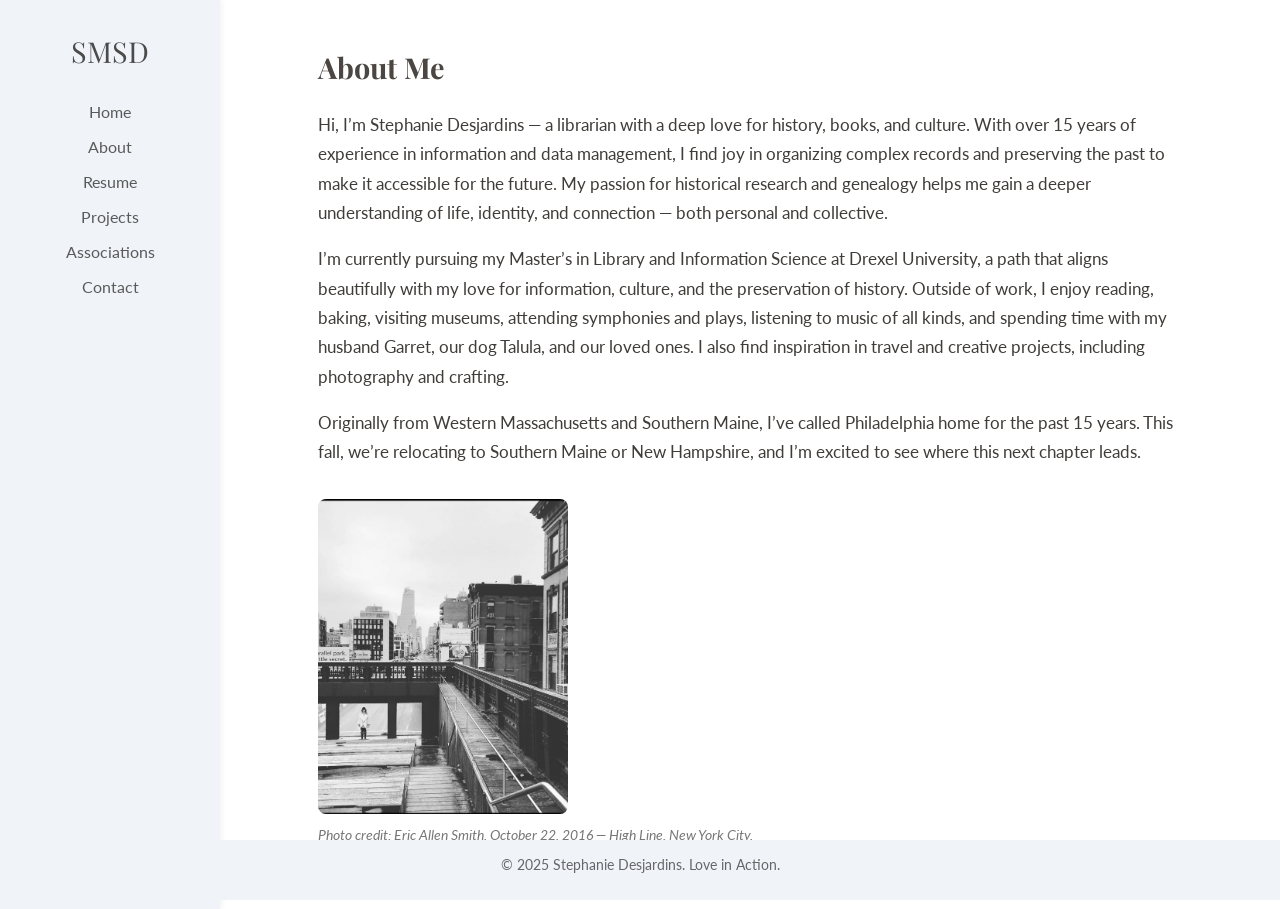
==== about.html @ 5e241fe1 "Rename index.html to about.html" ====
<!DOCTYPE html>
<html lang="en">
<head>
  <meta charset="UTF-8" />
  <meta name="viewport" content="width=device-width, initial-scale=1.0" />
  <title>About | SMSD</title>

  <!-- Google Fonts -->
  <link href="https://fonts.googleapis.com/css2?family=Lato:wght@300;400&family=Playfair+Display:wght@600&display=swap" rel="stylesheet">

  <!-- External CSS -->
  <link rel="stylesheet" href="styles.css">
</head>
<body>
  <!-- Sidebar Navigation -->
  <div class="sidebar">
    <div class="logo">SMSD</div>
    <nav>
      <a href="index.html" class="active">Home</a>
      <a href="about.html">About</a>
      <a href="resume.html">Resume</a>
      <a href="projects.html">Projects</a>
      <a href="associations.html">Associations</a>
      <a href="contact.html">Contact</a>
    </nav>
  </div>

  <!-- Main Content -->
  <div class="container">
    <h2>About Me</h2>

    <p>Hi, I’m Stephanie Desjardins — a librarian with a deep love for history, books, and culture. With over 15 years of experience in information and data management, I find joy in organizing complex records and preserving the past to make it accessible for the future. My passion for historical research and genealogy helps me gain a deeper understanding of life, identity, and connection — both personal and collective.</p>

    <p>I’m currently pursuing my Master’s in Library and Information Science at Drexel University, a path that aligns beautifully with my love for information, culture, and the preservation of history. Outside of work, I enjoy reading, baking, visiting museums, attending symphonies and plays, listening to music of all kinds, and spending time with my husband Garret, our dog Talula, and our loved ones. I also find inspiration in travel and creative projects, including photography and crafting.</p>

    <p>Originally from Western Massachusetts and Southern Maine, I’ve called Philadelphia home for the past 15 years. This fall, we’re relocating to Southern Maine or New Hampshire, and I’m excited to see where this next chapter leads.</p>

    <!-- Profile Photo at Bottom -->
    <img src="profile.jpg" alt="Stephanie Desjardins" class="profile-photo" />
    
    <p class="photo-credit"><em>Photo credit: Eric Allen Smith, October 22, 2016 — High Line, New York City.</em></p>
  </div>

  <!-- Footer -->
  <footer>
    © 2025 Stephanie Desjardins. Love in Action.
  </footer>
</body>
</html>
---- styles.css ----
/* === Base Styles === */
body {
  margin: 0;
  padding: 0;
  display: flex;
  flex-direction: row;
  min-height: 100vh;
  font-family: 'Lato', sans-serif;
  background-color: #ffffff;
  color: #3f3c39;
}

/* === Sidebar Styles === */
.sidebar {
  width: 220px;
  background-color: #f0f4f9;
  padding: 2rem 1rem;
  box-shadow: 2px 0 6px rgba(0, 0, 0, 0.05);
}

.logo {
  font-family: 'Playfair Display', serif;
  font-size: 1.8rem;
  margin-bottom: 2rem;
  color: #4b4b4b;
  text-align: center;
}

nav a {
  display: block;
  margin: 1rem 0;
  text-decoration: none;
  color: #5a5a5a;
  font-size: 1rem;
  text-align: center;
  transition: color 0.3s ease;
}

nav a:hover {
  color: #7c8cc4;
}

/* === Main Content Area === */
.container {
  flex-grow: 1;
  padding: 3rem;
  min-height: 100vh;
}

h2 {
  font-family: 'Playfair Display', serif;
  font-size: 1.8rem;
  margin-top: 0;
  color: #4b4641;
}

p {
  line-height: 1.75;
  font-size: 1.05rem;
  margin-top: 1rem;
}

/* === Images === */
.profile-photo {
  max-width: 250px;
  width: 100%;
  height: auto;
  border-radius: 8px;
  margin: 2rem 0 0;
  display: block;
}

/* === Footer === */
footer {
  position: absolute;
  bottom: 0;
  left: 0;
  right: 0;
  height: 60px;
  text-align: center;
  padding: 1rem;
  background-color: #f0f4f9;
  font-size: 0.9rem;
  color: #666;
}

/* === Mobile Responsiveness === */
@media (max-width: 768px) {
  body {
    flex-direction: column;
  }

  .sidebar {
    width: 100%;
    padding: 1rem;
    box-shadow: none;
  }

  nav {
    display: flex;
    justify-content: space-around;
    flex-wrap: wrap;
  }

  nav a {
    margin: 0.5rem;
    font-size: 1rem;
  }

  .container {
    padding: 2rem 1rem;
  }

  footer {
    position: static;
    margin-top: 2rem;
  }
}

/* === Global Box Sizing Reset === */
*, *::before, *::after {
  box-sizing: border-box;
}

/* === Max Width Container for Wide Screens === */
.container {
  max-width: 960px;
  margin-left: auto;
  margin-right: auto;
}

/* === Optional: Smooth Transitions for Images or Links === */
.profile-photo,
nav a {
  transition: all 0.3s ease-in-out;
}

/* === Optional: Slight Hover Zoom on Profile Photo === */
.profile-photo:hover {
  transform: scale(1.02);
}

.photo-credit {
  font-size: 0.9rem;
  color: #777;
  margin-top: 0.5rem;
  text-align: left; /* or center if you'd prefer */
}
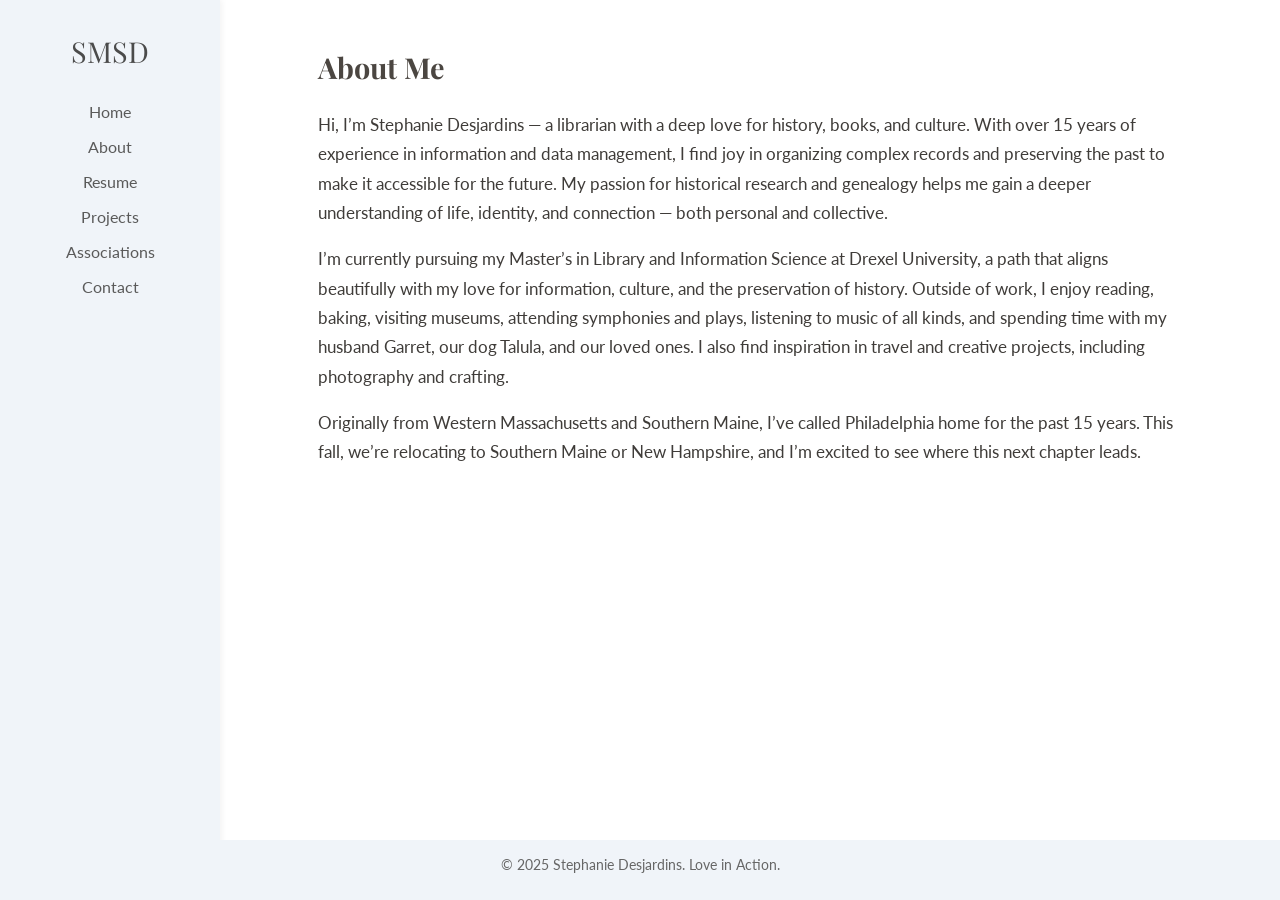
==== commit e1a58a56: "Update about.html - removed photo" ====
--- a/about.html
+++ b/about.html
@@ -16,8 +16,8 @@
   <div class="sidebar">
     <div class="logo">SMSD</div>
     <nav>
-      <a href="index.html" class="active">Home</a>
-      <a href="about.html">About</a>
+      <a href="index.html" >Home</a>
+      <a href="about.html" class="active">About</a>
       <a href="resume.html">Resume</a>
       <a href="projects.html">Projects</a>
       <a href="associations.html">Associations</a>
@@ -35,12 +35,6 @@
 
     <p>Originally from Western Massachusetts and Southern Maine, I’ve called Philadelphia home for the past 15 years. This fall, we’re relocating to Southern Maine or New Hampshire, and I’m excited to see where this next chapter leads.</p>
 
-    <!-- Profile Photo at Bottom -->
-    <img src="profile.jpg" alt="Stephanie Desjardins" class="profile-photo" />
-    
-    <p class="photo-credit"><em>Photo credit: Eric Allen Smith, October 22, 2016 — High Line, New York City.</em></p>
-  </div>
-
   <!-- Footer -->
   <footer>
     © 2025 Stephanie Desjardins. Love in Action.
--- a/styles.css
+++ b/styles.css
@@ -146,3 +146,23 @@
   margin-top: 0.5rem;
   text-align: left; /* or center if you'd prefer */
 }
+
+.caption {
+  display: block;
+  font-size: 0.95rem;
+  color: #777;
+  margin-top: 0.25rem;
+  font-style: italic;
+}
+
+ul {
+  padding-left: 1.2rem;
+  margin-top: 1rem;
+  margin-bottom: 2rem;
+}
+
+ul li {
+  margin-bottom: 1rem;
+  line-height: 1.6;
+}
+
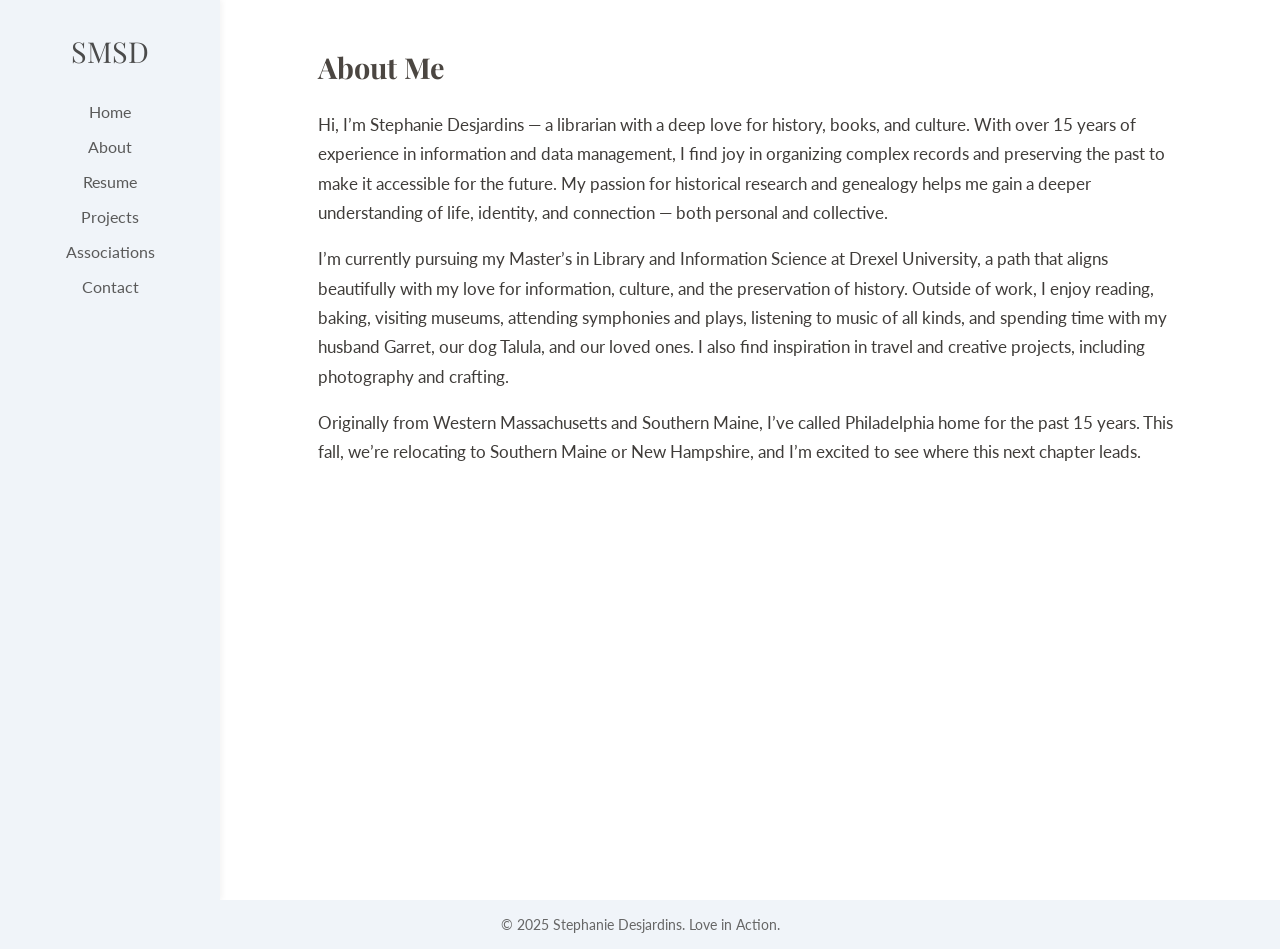
==== commit 1d443f23: "Update about.html" ====
--- a/about.html
+++ b/about.html
@@ -12,28 +12,32 @@
   <link rel="stylesheet" href="styles.css">
 </head>
 <body>
-  <!-- Sidebar Navigation -->
-  <div class="sidebar">
-    <div class="logo">SMSD</div>
-    <nav>
-      <a href="index.html" >Home</a>
-      <a href="about.html" class="active">About</a>
-      <a href="resume.html">Resume</a>
-      <a href="projects.html">Projects</a>
-      <a href="associations.html">Associations</a>
-      <a href="contact.html">Contact</a>
-    </nav>
-  </div>
+  <!-- Main Content Wrapper -->
+  <main class="content-wrapper">
+    <!-- Sidebar Navigation -->
+    <div class="sidebar">
+      <div class="logo">SMSD</div>
+      <nav>
+        <a href="index.html">Home</a>
+        <a href="about.html" class="active">About</a>
+        <a href="resume.html">Resume</a>
+        <a href="projects.html">Projects</a>
+        <a href="associations.html">Associations</a>
+        <a href="contact.html">Contact</a>
+      </nav>
+    </div>
 
-  <!-- Main Content -->
-  <div class="container">
-    <h2>About Me</h2>
+    <!-- Main Content -->
+    <div class="container">
+      <h2>About Me</h2>
 
-    <p>Hi, I’m Stephanie Desjardins — a librarian with a deep love for history, books, and culture. With over 15 years of experience in information and data management, I find joy in organizing complex records and preserving the past to make it accessible for the future. My passion for historical research and genealogy helps me gain a deeper understanding of life, identity, and connection — both personal and collective.</p>
+      <p>Hi, I’m Stephanie Desjardins — a librarian with a deep love for history, books, and culture. With over 15 years of experience in information and data management, I find joy in organizing complex records and preserving the past to make it accessible for the future. My passion for historical research and genealogy helps me gain a deeper understanding of life, identity, and connection — both personal and collective.</p>
 
-    <p>I’m currently pursuing my Master’s in Library and Information Science at Drexel University, a path that aligns beautifully with my love for information, culture, and the preservation of history. Outside of work, I enjoy reading, baking, visiting museums, attending symphonies and plays, listening to music of all kinds, and spending time with my husband Garret, our dog Talula, and our loved ones. I also find inspiration in travel and creative projects, including photography and crafting.</p>
+      <p>I’m currently pursuing my Master’s in Library and Information Science at Drexel University, a path that aligns beautifully with my love for information, culture, and the preservation of history. Outside of work, I enjoy reading, baking, visiting museums, attending symphonies and plays, listening to music of all kinds, and spending time with my husband Garret, our dog Talula, and our loved ones. I also find inspiration in travel and creative projects, including photography and crafting.</p>
 
-    <p>Originally from Western Massachusetts and Southern Maine, I’ve called Philadelphia home for the past 15 years. This fall, we’re relocating to Southern Maine or New Hampshire, and I’m excited to see where this next chapter leads.</p>
+      <p>Originally from Western Massachusetts and Southern Maine, I’ve called Philadelphia home for the past 15 years. This fall, we’re relocating to Southern Maine or New Hampshire, and I’m excited to see where this next chapter leads.</p>
+    </div>
+  </main>
 
   <!-- Footer -->
   <footer>
@@ -41,3 +45,4 @@
   </footer>
 </body>
 </html>
+
--- a/styles.css
+++ b/styles.css
@@ -3,11 +3,17 @@
   margin: 0;
   padding: 0;
   display: flex;
-  flex-direction: row;
+  flex-direction: column; /* <-- Fixed */
   min-height: 100vh;
   font-family: 'Lato', sans-serif;
   background-color: #ffffff;
   color: #3f3c39;
+}
+
+/* === Layout Wrapper for Sidebar + Content === */
+.content-wrapper {
+  display: flex;
+  flex-grow: 1;
 }
 
 /* === Sidebar Styles === */
@@ -45,6 +51,9 @@
   flex-grow: 1;
   padding: 3rem;
   min-height: 100vh;
+  max-width: 960px;
+  margin-left: auto;
+  margin-right: auto;
 }
 
 h2 {
@@ -62,31 +71,28 @@
 
 /* === Images === */
 .profile-photo {
-  max-width: 250px;
   width: 100%;
+  max-width: 960px;
   height: auto;
   border-radius: 8px;
-  margin: 2rem 0 0;
+  margin: 2rem auto;
   display: block;
 }
 
 /* === Footer === */
 footer {
-  position: absolute;
-  bottom: 0;
-  left: 0;
-  right: 0;
-  height: 60px;
+  width: 100%;
   text-align: center;
   padding: 1rem;
   background-color: #f0f4f9;
   font-size: 0.9rem;
   color: #666;
+  margin-top: auto;
 }
 
 /* === Mobile Responsiveness === */
 @media (max-width: 768px) {
-  body {
+  .content-wrapper {
     flex-direction: column;
   }
 
@@ -122,13 +128,6 @@
   box-sizing: border-box;
 }
 
-/* === Max Width Container for Wide Screens === */
-.container {
-  max-width: 960px;
-  margin-left: auto;
-  margin-right: auto;
-}
-
 /* === Optional: Smooth Transitions for Images or Links === */
 .profile-photo,
 nav a {
@@ -144,7 +143,7 @@
   font-size: 0.9rem;
   color: #777;
   margin-top: 0.5rem;
-  text-align: left; /* or center if you'd prefer */
+  text-align: left;
 }
 
 .caption {
@@ -166,3 +165,4 @@
   line-height: 1.6;
 }
 
+
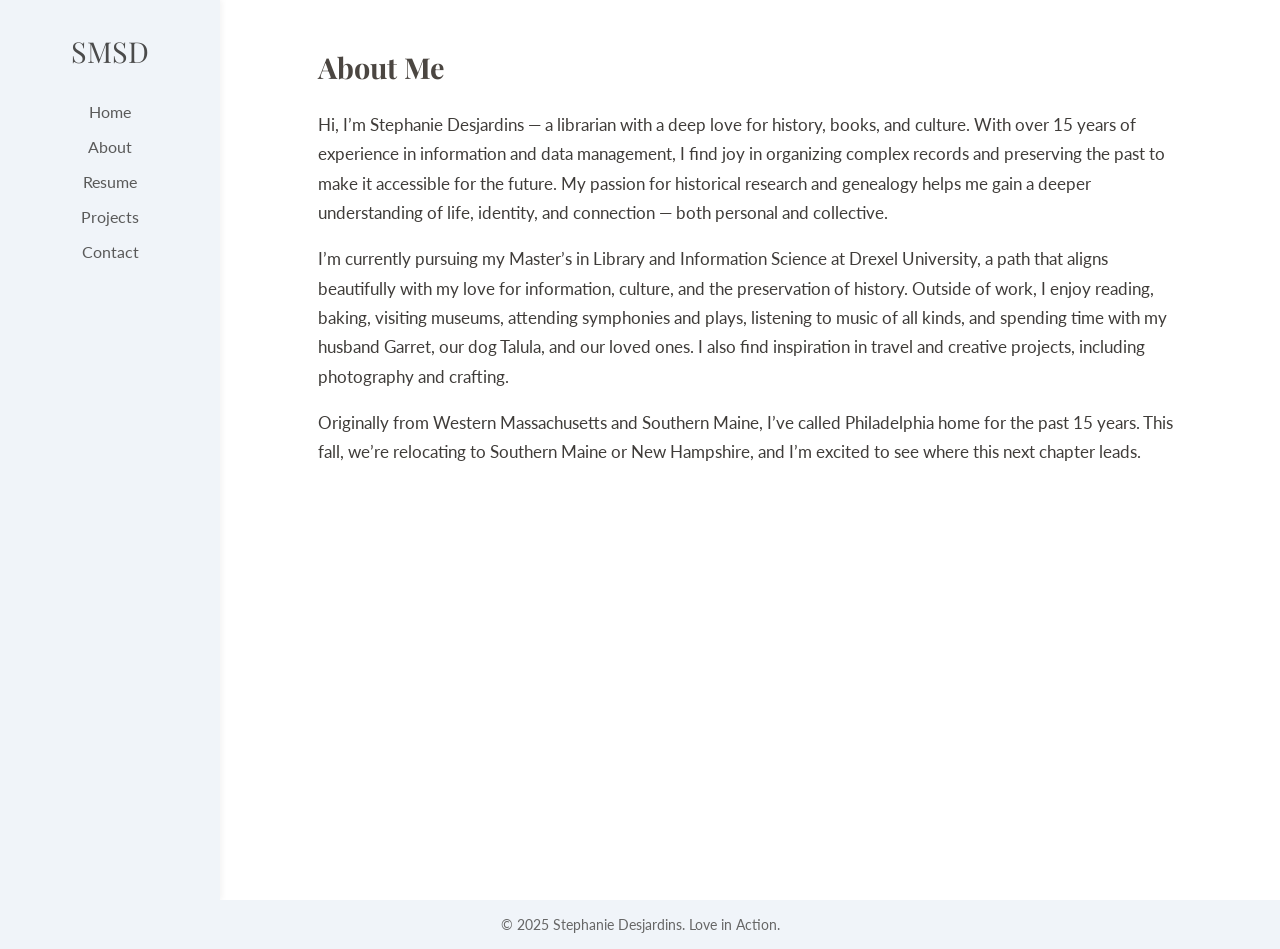
==== commit 30487c7c: "Update about.html - removed association page" ====
--- a/about.html
+++ b/about.html
@@ -22,7 +22,6 @@
         <a href="about.html" class="active">About</a>
         <a href="resume.html">Resume</a>
         <a href="projects.html">Projects</a>
-        <a href="associations.html">Associations</a>
         <a href="contact.html">Contact</a>
       </nav>
     </div>
--- a/styles.css
+++ b/styles.css
@@ -3,7 +3,7 @@
   margin: 0;
   padding: 0;
   display: flex;
-  flex-direction: column; /* <-- Fixed */
+  flex-direction: column;
   min-height: 100vh;
   font-family: 'Lato', sans-serif;
   background-color: #ffffff;
@@ -165,4 +165,64 @@
   line-height: 1.6;
 }
 
-
+.button {
+  display: inline-block;
+  padding: 0.75rem 1.5rem;
+  background-color: #7c8cc4;
+  color: #fff;
+  text-decoration: none;
+  border-radius: 6px;
+  font-size: 1rem;
+  font-weight: 400;
+  transition: background-color 0.3s ease, transform 0.2s ease;
+  text-align: center;
+  margin-top: 1.5rem;
+}
+
+.button:hover {
+  background-color: #5a6da3;
+  transform: translateY(-2px);
+}
+
+/* === Definition Lists for Resume === */
+dl {
+  margin-top: 1rem;
+  margin-bottom: 2rem;
+}
+
+dl dt {
+  font-weight: bold;
+  margin-top: 1.2rem;
+  font-size: 1.05rem;
+}
+
+dl dd {
+  margin-left: 1rem;
+  margin-top: 0.25rem;
+  margin-bottom: 0.75rem;
+  font-size: 1.05rem;
+  line-height: 1.6;
+}
+
+/* === Resume Nested Lists === */
+ul > li > ul {
+  padding-left: 1rem;
+  margin-top: 0.5rem;
+  margin-bottom: 1rem;
+}
+
+ul > li {
+  margin-bottom: 2rem;
+}
+
+/* === Optional Section Styling === */
+section {
+  margin-bottom: 2.5rem;
+}
+
+hr {
+  border: none;
+  border-top: 1px solid #ddd;
+  margin: 2rem 0;
+}
+
